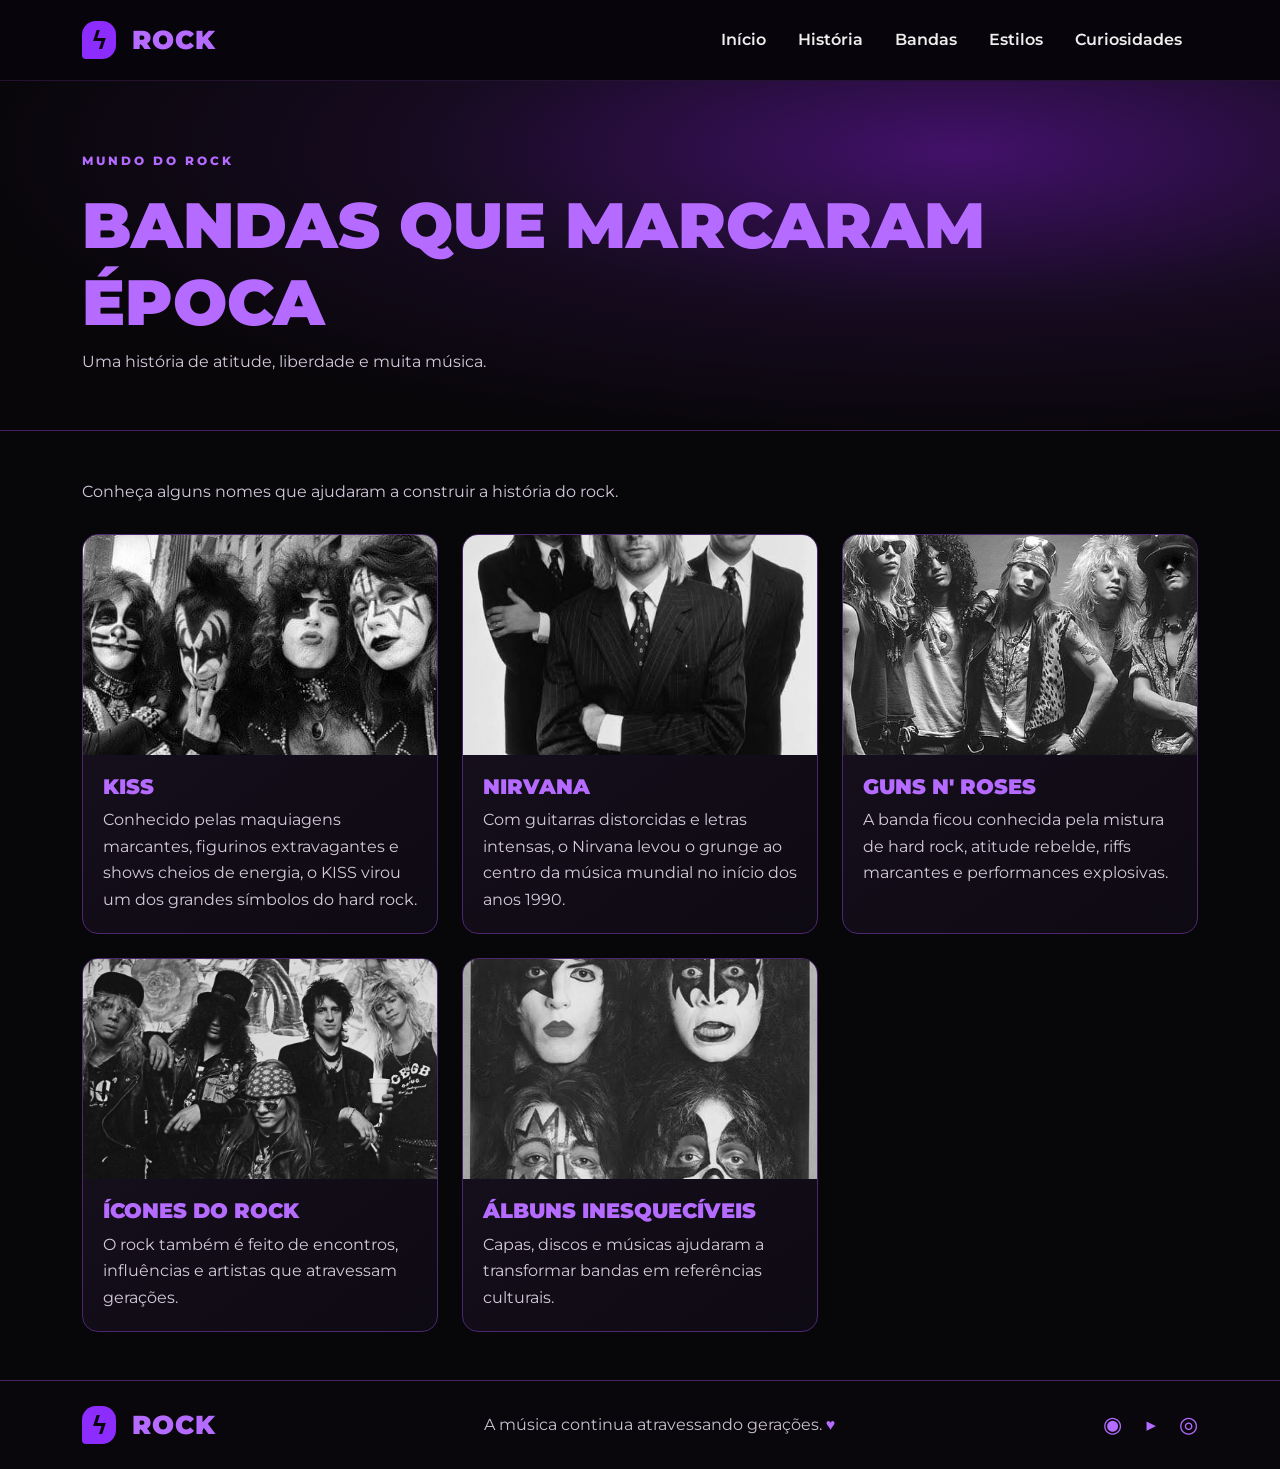
==== bandas.html @ 1dffa9e4 "appday" ====
<!doctype html>
<html lang="pt-BR">

<head>
    <meta charset="utf-8">
    <meta name="viewport" content="width=device-width, initial-scale=1">
    <title>BANDAS QUE MARCARAM ÉPOCA | Mundo do Rock</title>
    <link href="https://cdn.jsdelivr.net/npm/bootstrap@5.3.3/dist/css/bootstrap.min.css" rel="stylesheet">
    <link rel="stylesheet" href="css/style.css">
</head>

<body>
    <nav class="navbar navbar-expand-lg navbar-dark rock-nav">
        <div class="container"><a class="navbar-brand" href="index.html"><span class="bolt">ϟ</span> ROCK</a><button
                class="navbar-toggler" data-bs-toggle="collapse" data-bs-target="#menu"><span
                    class="navbar-toggler-icon"></span></button>
            <div class="collapse navbar-collapse" id="menu">
                <ul class="navbar-nav ms-auto">
                    <li class="nav-item"><a class="nav-link" href="index.html">Início</a></li>
                    <li class="nav-item"><a class="nav-link" href="historia.html">História</a></li>
                    <li class="nav-item"><a class="nav-link" href="bandas.html">Bandas</a></li>
                    <li class="nav-item"><a class="nav-link" href="estilos.html">Estilos</a></li>
                    <li class="nav-item"><a class="nav-link" href="curiosidades.html">Curiosidades</a></li>
                </ul>
            </div>
        </div>
    </nav>
    <header class="page-head">
        <div class="container">
            <p class="eyebrow">MUNDO DO ROCK</p>
            <h1>BANDAS QUE MARCARAM ÉPOCA</h1>
            <p>Uma história de atitude, liberdade e muita música.</p>
        </div>
    </header>
    <main class="container py-5">
        <p class="section-lead">Conheça alguns nomes que ajudaram a construir a história do rock.</p>
        <div class="row g-4">
            <div class="col-md-6 col-lg-4">
                <article class="info-card"><img src="assets/kiss-live.jpg" alt="Kiss">
                    <div>
                        <h2>KISS</h2>
                        <p>Conhecido pelas maquiagens marcantes, figurinos extravagantes e shows cheios de energia, o
                            KISS virou um dos grandes símbolos do hard rock.</p>
                    </div>
                </article>
            </div>
            <div class="col-md-6 col-lg-4">
                <article class="info-card"><img src="assets/nirvana-band.jpg" alt="Nirvana">
                    <div>
                        <h2>NIRVANA</h2>
                        <p>Com guitarras distorcidas e letras intensas, o Nirvana levou o grunge ao centro da música
                            mundial no início dos anos 1990.</p>
                    </div>
                </article>
            </div>
            <div class="col-md-6 col-lg-4">
                <article class="info-card"><img src="assets/guns-n-roses.jpg" alt="Guns N' Roses">
                    <div>
                        <h2>GUNS N' ROSES</h2>
                        <p>A banda ficou conhecida pela mistura de hard rock, atitude rebelde, riffs marcantes e
                            performances explosivas.</p>
                    </div>
                </article>
            </div>
            <div class="col-md-6 col-lg-4">
                <article class="info-card"><img src="assets/rock-legends.jpg" alt="Músicos de rock">
                    <div>
                        <h2>ÍCONES DO ROCK</h2>
                        <p>O rock também é feito de encontros, influências e artistas que atravessam gerações.</p>
                    </div>
                </article>
            </div>
            <div class="col-md-6 col-lg-4">
                <article class="info-card"><img src="assets/kiss-dynasty.jpg" alt="Capa do álbum Dynasty do Kiss">
                    <div>
                        <h2>ÁLBUNS INESQUECÍVEIS</h2>
                        <p>Capas, discos e músicas ajudaram a transformar bandas em referências culturais.</p>
                    </div>
                </article>
            </div>
        </div>
    </main>
    <footer>
        <div class="container d-flex flex-wrap justify-content-between align-items-center gap-3"><a class="navbar-brand"
                href="index.html"><span class="bolt">ϟ</span> ROCK</a>
            <p class="mb-0">A música continua atravessando gerações. <span class="purple">♥</span></p><span
                class="social">◉　▶　◎</span>
        </div>
    </footer>
    <script src="https://cdn.jsdelivr.net/npm/bootstrap@5.3.3/dist/js/bootstrap.bundle.min.js"></script>
</body>

</html>
---- css/style.css ----
@import url('https://fonts.googleapis.com/css2?family=Montserrat:wght@400;500;600;700;800;900&display=swap');
:root{--purple:#8d2cff;--purple2:#b56bff;--bg:#070609;--panel:#120d19;--muted:#c9c2d0}
*{box-sizing:border-box}body{background:var(--bg);color:#f8f5fb;font-family:Montserrat,Arial,sans-serif;line-height:1.65}a{text-decoration:none}.rock-nav{background:#08060bee;border-bottom:1px solid #241330;padding:13px 0;z-index:20}.navbar-brand{font-weight:900;letter-spacing:1px;font-size:1.65rem;color:var(--purple2)!important}.bolt{display:inline-grid;place-items:center;background:var(--purple);color:#09050d;border-radius:14px 14px 14px 4px;width:34px;height:38px;margin-right:7px;font-size:1.5rem}.nav-link{color:#eee!important;font-weight:600;margin:0 8px}.nav-link:hover,.nav-link.active{color:var(--purple2)!important}.btn-purple{background:var(--purple);color:#09050d;border-radius:30px;padding:10px 22px;font-weight:800}.btn-purple:hover{background:#b56bff;color:#09050d}.hero{min-height:560px;position:relative;display:flex;align-items:center;background:linear-gradient(90deg,#050407 0%,rgba(5,4,7,.98) 27%,rgba(5,4,7,.25) 70%,rgba(5,4,7,.15)),url('../assets/hero-roxo.jpg') center 43%/cover no-repeat;margin-top:70px;overflow:hidden}.hero-inner{position:relative;z-index:2;padding:70px 12px}.hero-copy{max-width:530px}.eyebrow{color:var(--purple2);font-size:.78rem;font-weight:800;letter-spacing:3px}.hero h1{font-size:clamp(3.5rem,8vw,6.2rem);line-height:.91;font-weight:900;letter-spacing:-3px;margin:14px 0 22px}.hero h1 span{color:var(--purple);font-style:italic;font-size:1.18em;text-shadow:0 0 28px #8628ff55}.hero .lead{font-size:1.25rem;color:#eee;margin-bottom:22px}.btn-outline-purple{border:2px solid var(--purple);color:var(--purple2);border-radius:30px;font-weight:700;padding:9px 20px}.btn-outline-purple:hover{background:var(--purple);color:#08050c}.hero-wave{position:absolute;bottom:-30px;left:-2%;width:104%;height:55px;border-top:2px solid var(--purple);border-radius:50% 50% 0 0}.intro-row h2,.section-heading h2,.page-head h1{font-weight:900;color:var(--purple2)}.purple-line{height:4px;width:76px;background:var(--purple);margin:10px 0 18px;border-radius:4px}.concert-img{width:100%;height:260px;object-fit:cover;filter:grayscale(1);border:1px solid #38204d}.section-heading{display:flex;align-items:center;gap:18px;margin-bottom:25px}.section-heading:before,.section-heading:after{content:"";height:2px;background:#6e22a8;flex:1}.section-heading h2{font-size:1.55rem;margin:0;white-space:nowrap}.band-card{display:block;border:1px solid var(--purple);border-radius:14px;overflow:hidden;background:#1a1024;transition:.25s;color:white}.band-card:hover{transform:translateY(-6px);box-shadow:0 10px 28px #7d22d955}.band-card img{width:100%;height:170px;object-fit:cover;filter:grayscale(1);transition:.25s}.band-card:hover img{filter:grayscale(.25)}.band-card span{display:block;text-align:center;background:#321052;padding:10px 4px;font-weight:800}.style-chip{height:100%;min-height:110px;display:flex;flex-direction:column;align-items:center;justify-content:center;gap:5px;color:#eee;background:#130c1c;border:1px solid #2f1944;border-radius:12px;font-weight:700;padding:12px}.style-chip b{display:grid;place-items:center;background:#32104f;color:#fff;width:48px;height:48px;border-radius:50%;font-size:1.5rem}.style-chip:hover{border-color:var(--purple);color:var(--purple2)}.never-die{border:2px solid var(--purple);border-radius:18px;padding:15px 24px;display:flex;align-items:center;justify-content:space-between;gap:15px;margin:35px 0 5px}.never-die>span{font-size:2.5rem;color:var(--purple)}.never-die h2{font-weight:900;font-size:1.45rem;font-style:italic;margin:0}.never-die p{margin:0}.never-die strong{font-size:2.8rem;color:var(--purple);letter-spacing:-12px;padding-right:15px}footer{border-top:1px solid #482065;background:#09070c;padding:22px 0;color:#c9c2d0}.purple{color:var(--purple2)}.social{color:var(--purple2);font-size:1.4rem}.page-head{padding:70px 0 55px;margin-top:0;background:radial-gradient(ellipse at 75% 20%,#42116a 0%,#160b20 40%,#080609 75%);border-bottom:1px solid #43205d}.page-head h1{font-size:clamp(2.2rem,6vw,4rem);margin:0}.page-head p:last-child{color:#d4c9dd;margin:8px 0 0}.section-lead{color:#d4c9dd;margin-bottom:28px}.timeline{border-left:2px solid var(--purple);margin-left:14px;padding-left:28px}.timeline article{position:relative;margin-bottom:28px}.timeline article:before{content:"";position:absolute;left:-36px;top:7px;width:14px;height:14px;border-radius:50%;background:var(--purple);box-shadow:0 0 15px var(--purple)}.timeline b{color:var(--purple2);letter-spacing:2px}.timeline h3{font-weight:800}.info-card,.style-card{height:100%;background:linear-gradient(145deg,#191020,#0e0a13);border:1px solid #4d2670;border-radius:16px;overflow:hidden}.info-card img{width:100%;height:220px;object-fit:cover;filter:grayscale(1)}.info-card div{padding:20px}.info-card h2,.style-card h2{color:var(--purple2);font-size:1.3rem;font-weight:900}.info-card p,.style-card p{color:#d3cbd9;margin:0}.style-card{padding:28px}.style-card>span{display:grid;place-items:center;width:55px;height:55px;border-radius:50%;background:#351052;color:white;font-size:1.8rem;margin-bottom:16px}.rock-accordion .accordion-item{background:#130d1a;color:#eee;border:1px solid #492366;margin-bottom:12px;border-radius:12px;overflow:hidden}.rock-accordion .accordion-button{background:#1a1024;color:#fff;font-weight:800;box-shadow:none}.rock-accordion .accordion-button:not(.collapsed){background:#351052;color:#fff}.rock-accordion .accordion-button:after{filter:invert(1)}.rock-accordion .accordion-body{color:#d9d1e0}.rock-accordion .accordion-button:focus{box-shadow:0 0 0 2px #8d2cff55}
@media(max-width:767px){.hero{min-height:530px;background-position:58% center}.hero:before{content:"";position:absolute;inset:0;background:linear-gradient(90deg,#050407 0%,rgba(5,4,7,.88) 50%,rgba(5,4,7,.35))}.hero-inner{padding-top:55px}.hero h1{font-size:3.5rem}.hero .lead{font-size:1.05rem}.band-card img{height:130px}.page-head{padding:55px 0 42px}.never-die{padding:14px}.never-die h2{font-size:1rem}.never-die>span{font-size:1.8rem}.never-die strong{font-size:2rem}}
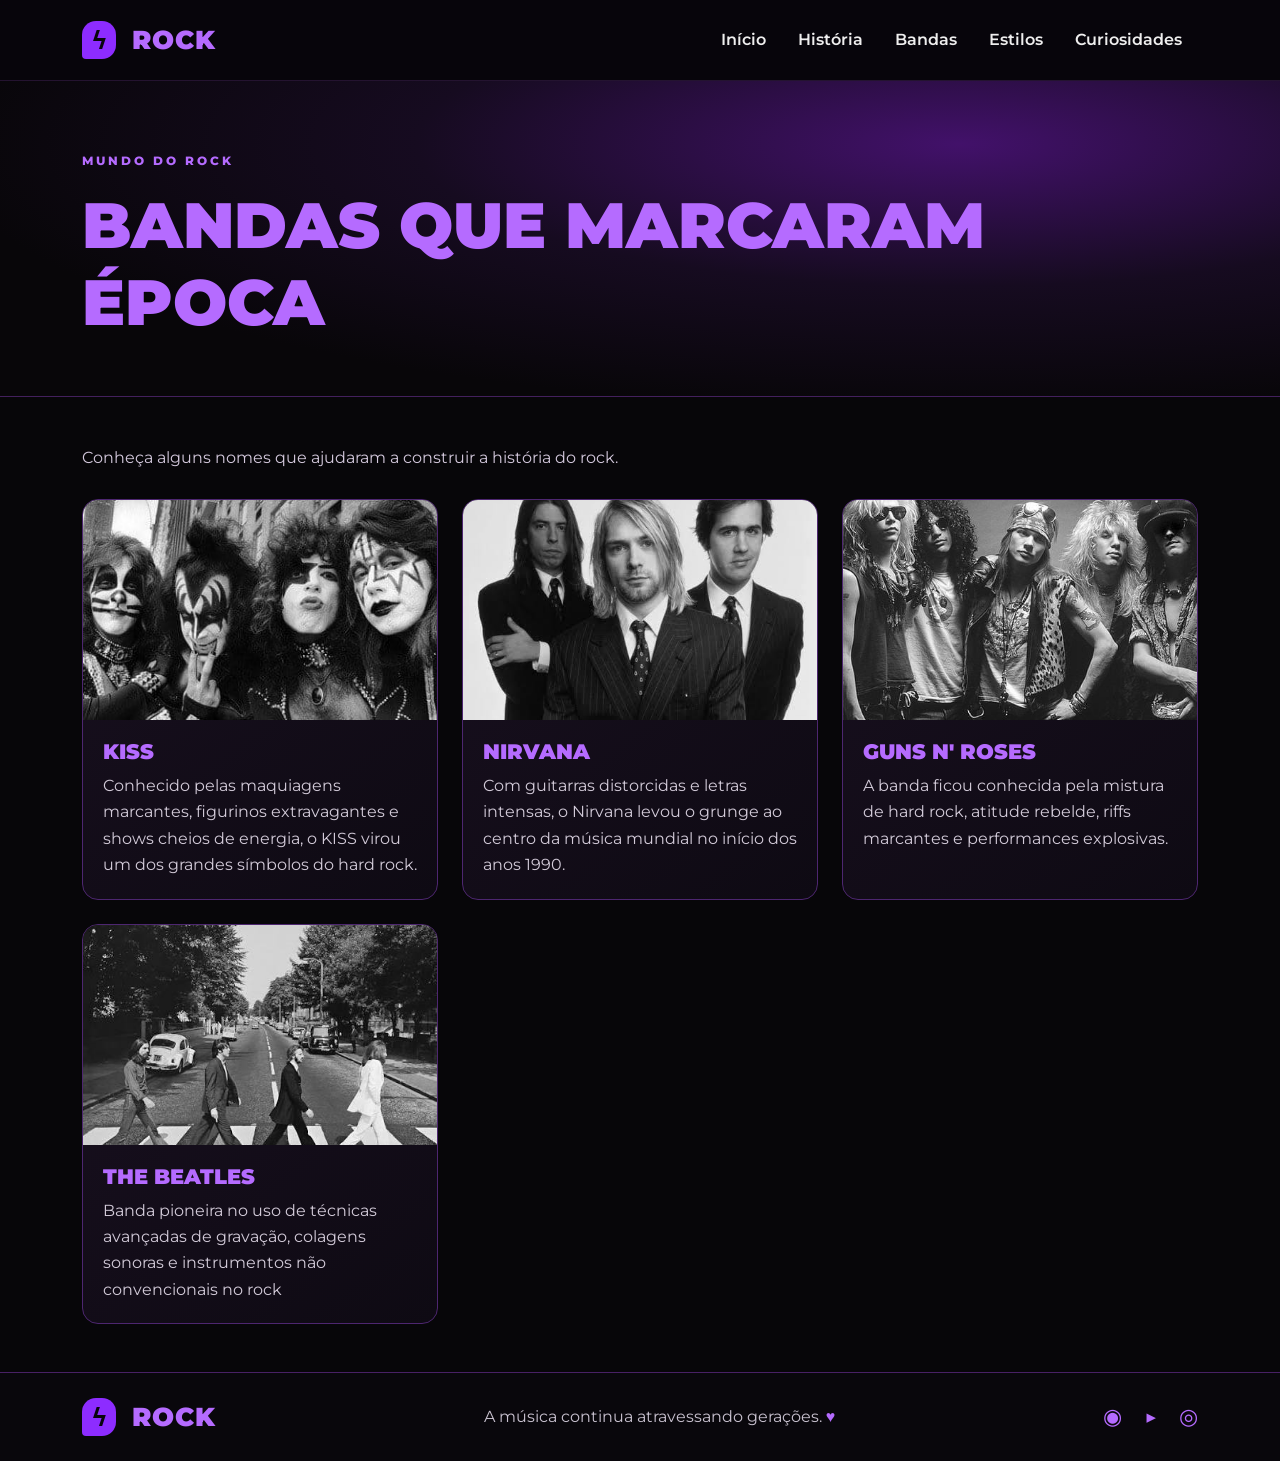
==== commit f6735934: "appday" ====
--- a/bandas.html
+++ b/bandas.html
@@ -29,7 +29,6 @@
         <div class="container">
             <p class="eyebrow">MUNDO DO ROCK</p>
             <h1>BANDAS QUE MARCARAM ÉPOCA</h1>
-            <p>Uma história de atitude, liberdade e muita música.</p>
         </div>
     </header>
     <main class="container py-5">
@@ -45,7 +44,7 @@
                 </article>
             </div>
             <div class="col-md-6 col-lg-4">
-                <article class="info-card"><img src="assets/nirvana-band.jpg" alt="Nirvana">
+                <article class="info-card"><img src="assets/nirvana-sla.jpg.jpeg.jpeg">
                     <div>
                         <h2>NIRVANA</h2>
                         <p>Com guitarras distorcidas e letras intensas, o Nirvana levou o grunge ao centro da música
@@ -63,18 +62,9 @@
                 </article>
             </div>
             <div class="col-md-6 col-lg-4">
-                <article class="info-card"><img src="assets/rock-legends.jpg" alt="Músicos de rock">
-                    <div>
-                        <h2>ÍCONES DO ROCK</h2>
-                        <p>O rock também é feito de encontros, influências e artistas que atravessam gerações.</p>
-                    </div>
-                </article>
-            </div>
-            <div class="col-md-6 col-lg-4">
-                <article class="info-card"><img src="assets/kiss-dynasty.jpg" alt="Capa do álbum Dynasty do Kiss">
-                    <div>
-                        <h2>ÁLBUNS INESQUECÍVEIS</h2>
-                        <p>Capas, discos e músicas ajudaram a transformar bandas em referências culturais.</p>
+                <article class="info-card"><img src="assets/the-beatles.jpg.jpg" alt="the-beatles">        <div>
+                        <h2>THE BEATLES</h2>
+                        <p> Banda pioneira no uso de técnicas avançadas de gravação, colagens sonoras e instrumentos não convencionais no rock</p>
                     </div>
                 </article>
             </div>
